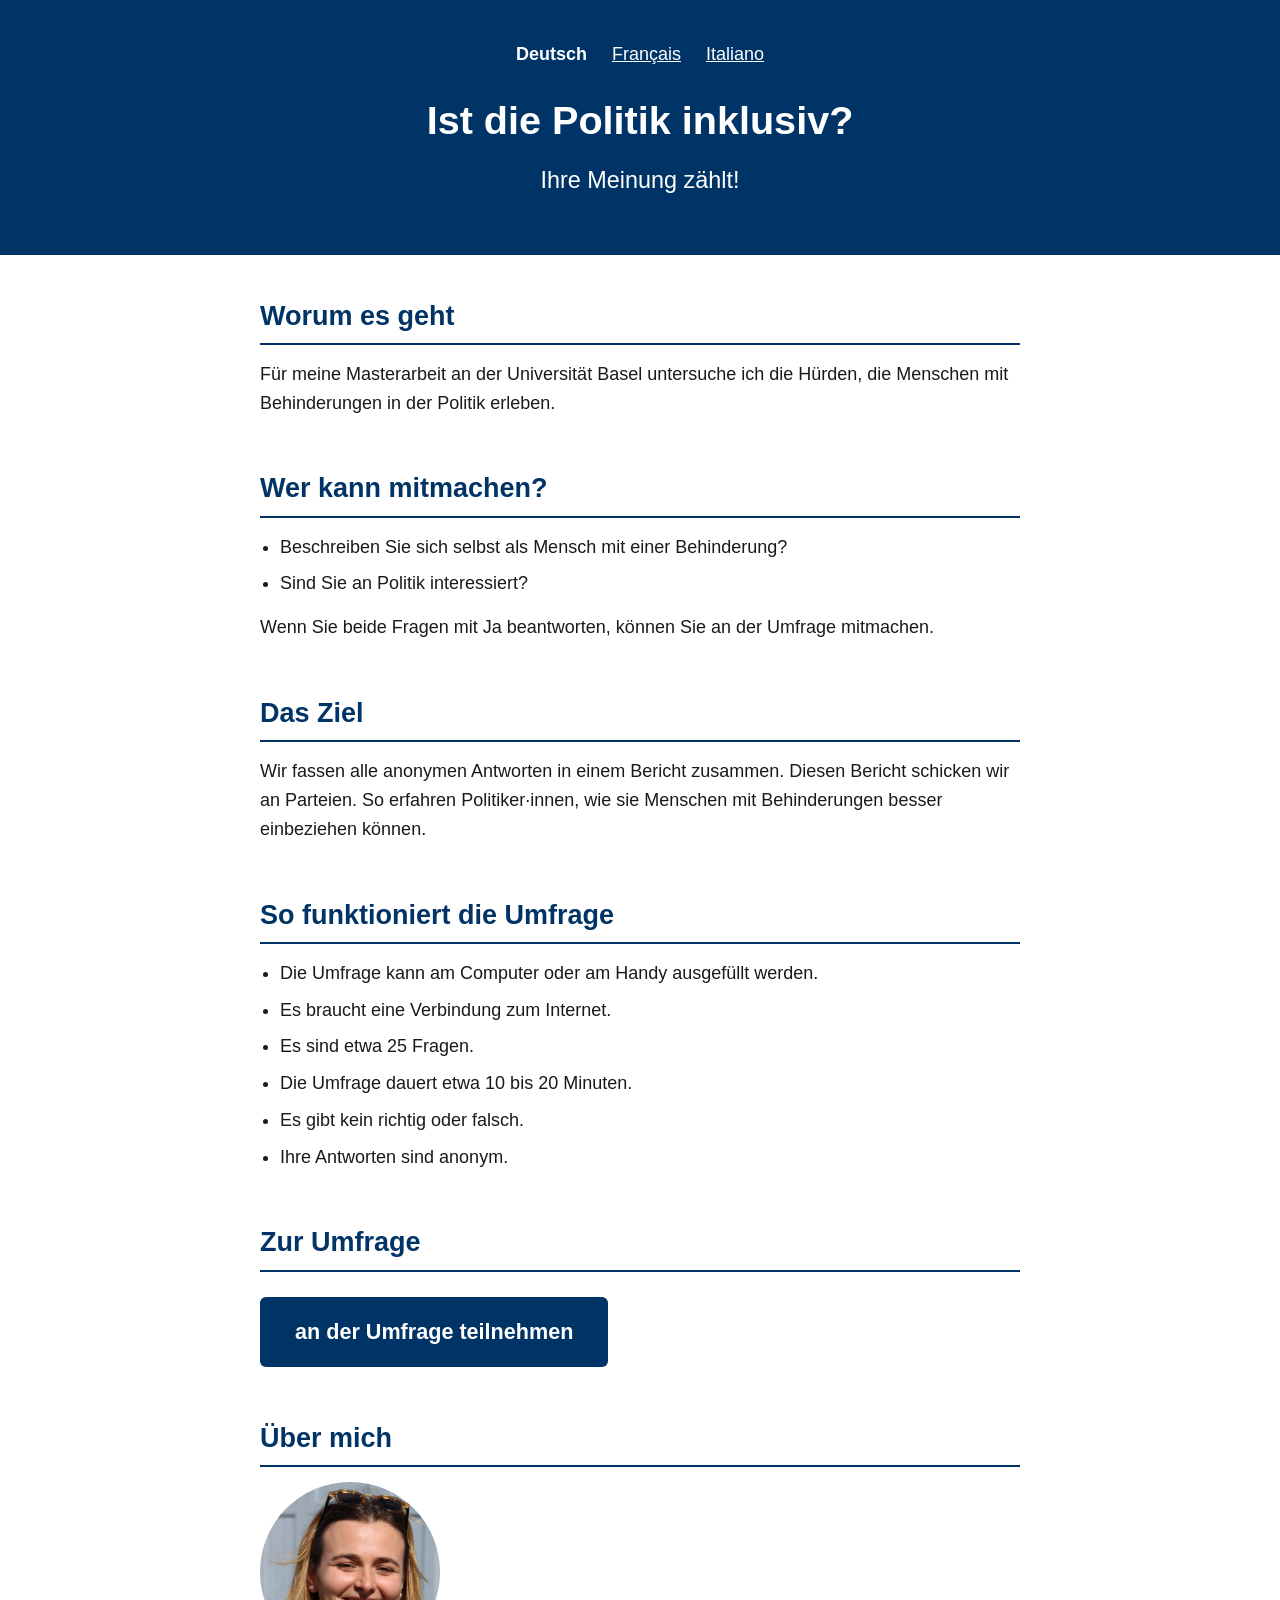
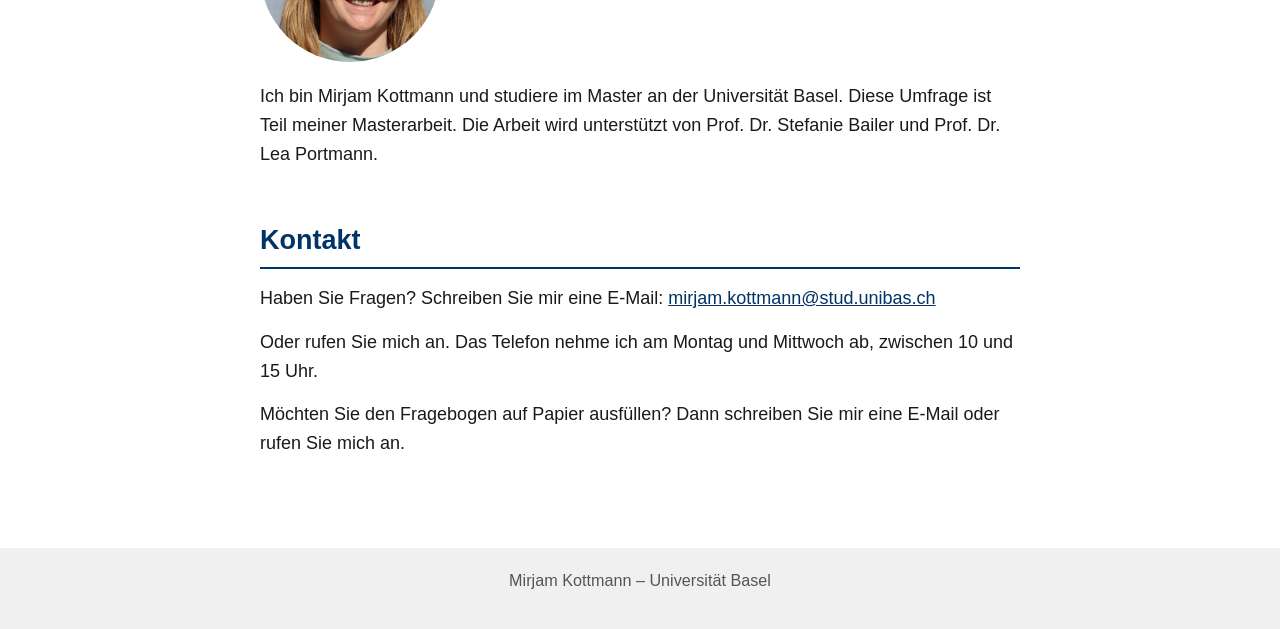
==== index.html @ 99d07d80 "Add files via upload" ====
<!DOCTYPE html>
<html lang="de">
<head>
    <meta charset="UTF-8">
    <meta name="viewport" content="width=device-width, initial-scale=1.0">
    <meta name="robots" content="noindex">
    <title>Ist die Politik inklusiv? – Umfrage</title>
    <link rel="stylesheet" href="style.css">
</head>
<body>

    <header>
        <nav aria-label="Sprachauswahl">
            <a href="index.html" aria-current="page">Deutsch</a>
            <a href="index-fr.html">Français</a>
            <a href="index-it.html">Italiano</a>
        </nav>
        <h1>Ist die Politik inklusiv?</h1>
        <p class="untertitel">Ihre Meinung zählt!</p>
    </header>

    <main>

        <section>
            <h2>Worum es geht</h2>
            <p>Für meine Masterarbeit an der Universität Basel untersuche ich die Hürden, die Menschen mit Behinderungen in der Politik erleben.</p>
        </section>

        <section>
            <h2>Wer kann mitmachen?</h2>
            <ul>
                <li>Beschreiben Sie sich selbst als Mensch mit einer Behinderung?</li>
                <li>Sind Sie an Politik interessiert?</li>
            </ul>
            <p>Wenn Sie beide Fragen mit Ja beantworten, können Sie an der Umfrage mitmachen.</p>
        </section>

        <section>
            <h2>Das Ziel</h2>
            <p>Wir fassen alle anonymen Antworten in einem Bericht zusammen. Diesen Bericht schicken wir an Parteien. So erfahren Politiker·innen, wie sie Menschen mit Behinderungen besser einbeziehen können.</p>
        </section>

        <section>
            <h2>So funktioniert die Umfrage</h2>
            <ul>
                <li>Die Umfrage kann am Computer oder am Handy ausgefüllt werden.</li>
                <li>Es braucht eine Verbindung zum Internet.</li>
                <li>Es sind etwa 25 Fragen.</li>
                <li>Die Umfrage dauert etwa 10 bis 20 Minuten.</li>
                <li>Es gibt kein richtig oder falsch.</li>
                <li>Ihre Antworten sind anonym.</li>
            </ul>
        </section>

        <section class="umfrage-button">
            <h2>Zur Umfrage</h2>
            <a href="https://unibaslabss.eu.qualtrics.com/jfe/form/SV_eVTS7m2X1BOIshU" class="button" target="_blank" rel="noopener noreferrer"> an der Umfrage teilnehmen</a>
        </section>

        <section>
            <h2>Über mich</h2>
            <img src="foto.jpg" alt="Foto von Mirjam Kottmann">
            <p>Ich bin Mirjam Kottmann und studiere im Master an der Universität Basel. Diese Umfrage ist Teil meiner Masterarbeit. Die Arbeit wird unterstützt von Prof. Dr. Stefanie Bailer und Prof. Dr. Lea Portmann.</p>
        </section>

        <section>
            <h2>Kontakt</h2>
            <p>Haben Sie Fragen? Schreiben Sie mir eine E-Mail: <a href="mailto:mirjam.kottmann@stud.unibas.ch">mirjam.kottmann@stud.unibas.ch</a></p>
            <p>Oder rufen Sie mich an. Das Telefon nehme ich am Montag und Mittwoch ab, zwischen 10 und 15 Uhr.</p>
            <p>Möchten Sie den Fragebogen auf Papier ausfüllen? Dann schreiben Sie mir eine E-Mail oder rufen Sie mich an.</p>
        </section>

    </main>

    <footer>
        <p>Mirjam Kottmann – Universität Basel</p>
    </footer>

</body>
</html>
---- style.css ----
/* Grundeinstellungen */
* {
    margin: 0;
    padding: 0;
    box-sizing: border-box;
}

body {
    font-family: 'Arial', sans-serif;
    font-size: 18px;
    line-height: 1.6;
    color: #1a1a1a;
    background-color: #ffffff;
}

/* Header */
header {
    background-color: #003366;
    color: #ffffff;
    padding: 40px 20px;
    text-align: center;
}

header h1 {
    font-size: 2.2em;
    margin-top: 20px;
}

.untertitel {
    font-size: 1.3em;
    margin-top: 10px;
}

/* Sprachauswahl */
nav {
    margin-bottom: 10px;
}

nav a {
    color: #ffffff;
    text-decoration: underline;
    margin: 0 10px;
    font-size: 1em;
}

nav a[aria-current="page"] {
    font-weight: bold;
    text-decoration: none;
}

/* Hauptinhalt */
main {
    max-width: 800px;
    margin: 0 auto;
    padding: 40px 20px;
}

section {
    margin-bottom: 50px;
}

h2 {
    font-size: 1.5em;
    color: #003366;
    margin-bottom: 15px;
    border-bottom: 2px solid #003366;
    padding-bottom: 5px;
}

p {
    margin-bottom: 15px;
}

ul {
    margin-left: 20px;
    margin-bottom: 15px;
}

ul li {
    margin-bottom: 8px;
}

/* Foto */
img {
    width: 180px;
    height: 180px;
    object-fit: cover;
    object-position: center 20%;
    border-radius: 50%;
    display: block;
    margin-bottom: 20px;
}

/* Button */
.button {
    display: inline-block;
    background-color: #003366;
    color: #ffffff;
    padding: 18px 35px;
    text-decoration: none;
    font-size: 1.2em;
    font-weight: bold;
    border-radius: 6px;
    margin-top: 10px;
}

.button:hover {
    background-color: #00509e;
}

.button:focus {
    outline: 3px solid #ffcc00;
    outline-offset: 3px;
}

/* Links */
a {
    color: #003366;
}

a:focus {
    outline: 3px solid #ffcc00;
    outline-offset: 2px;
}

/* Footer */
footer {
    background-color: #f0f0f0;
    text-align: center;
    padding: 20px;
    font-size: 0.9em;
    color: #555555;
}

/* Mobile */
@media (max-width: 600px) {
    header h1 {
        font-size: 1.6em;
    }

    body {
        font-size: 17px;
    }
}
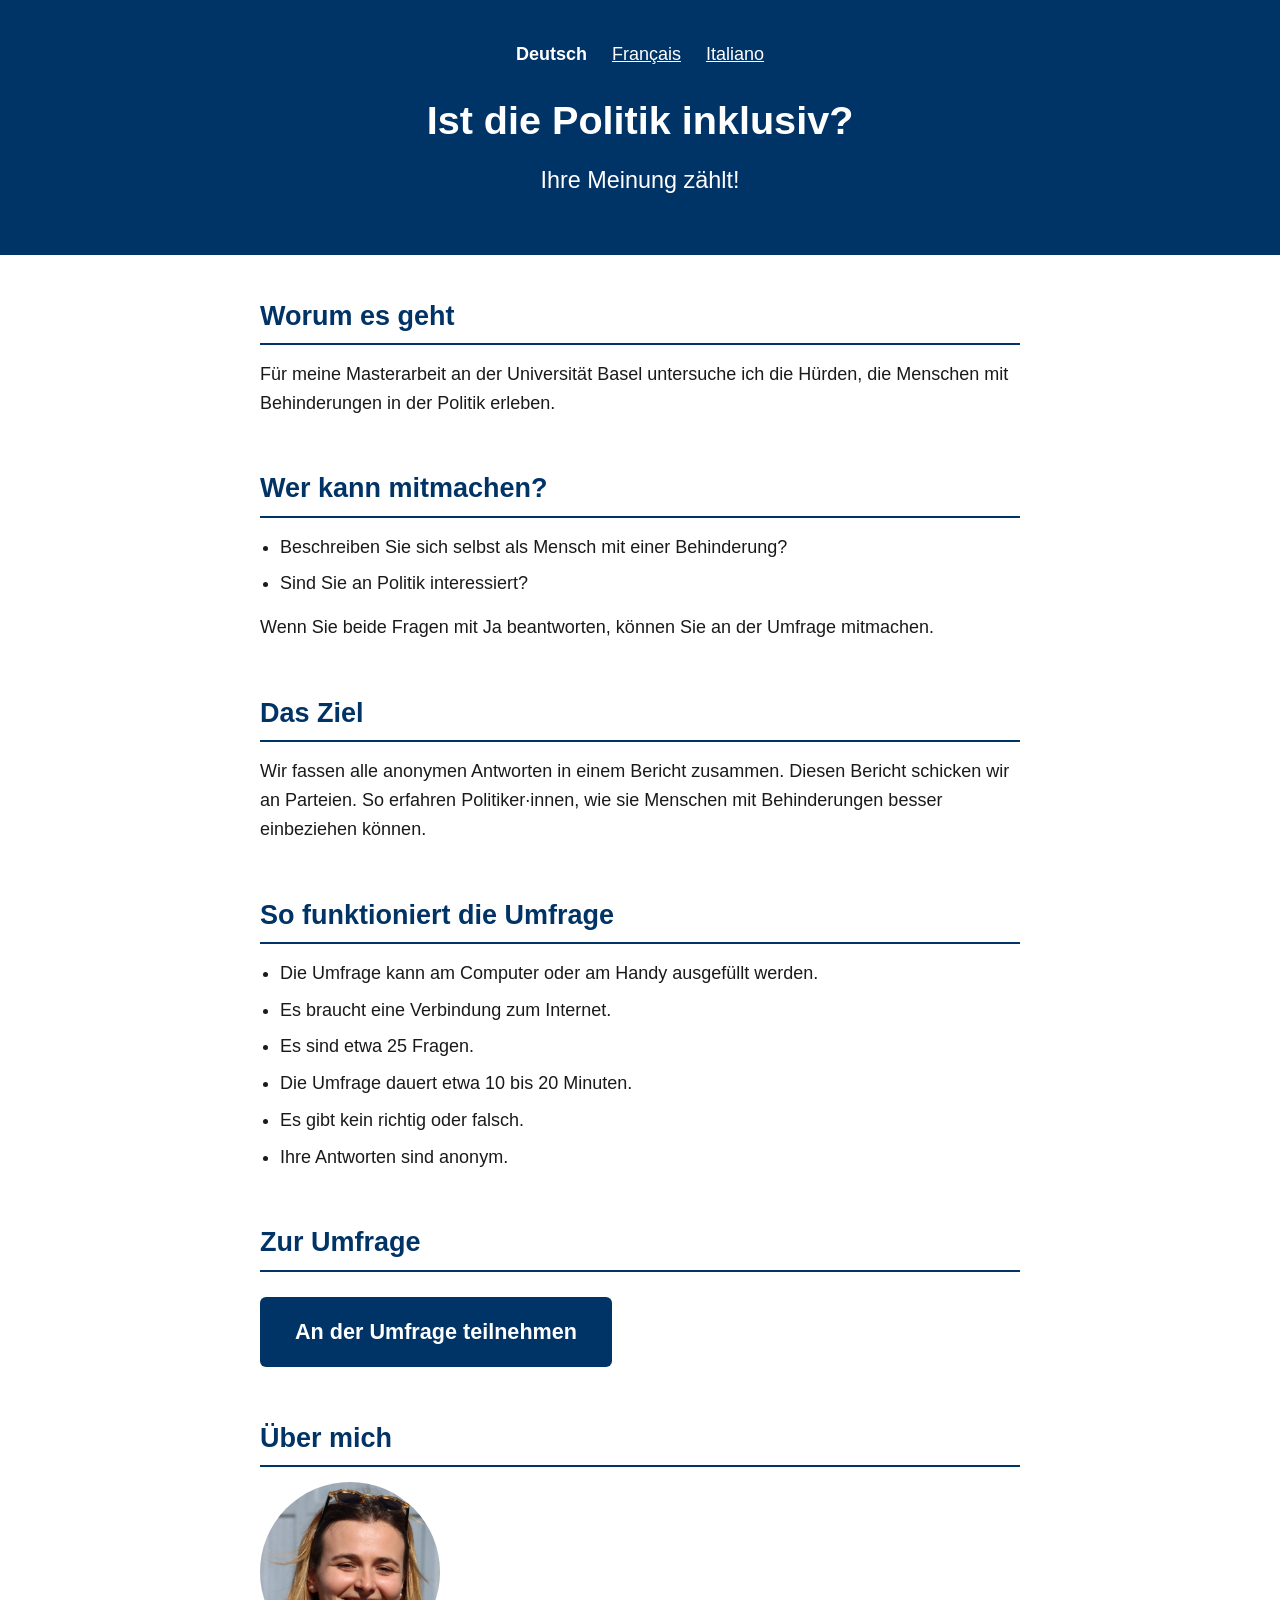
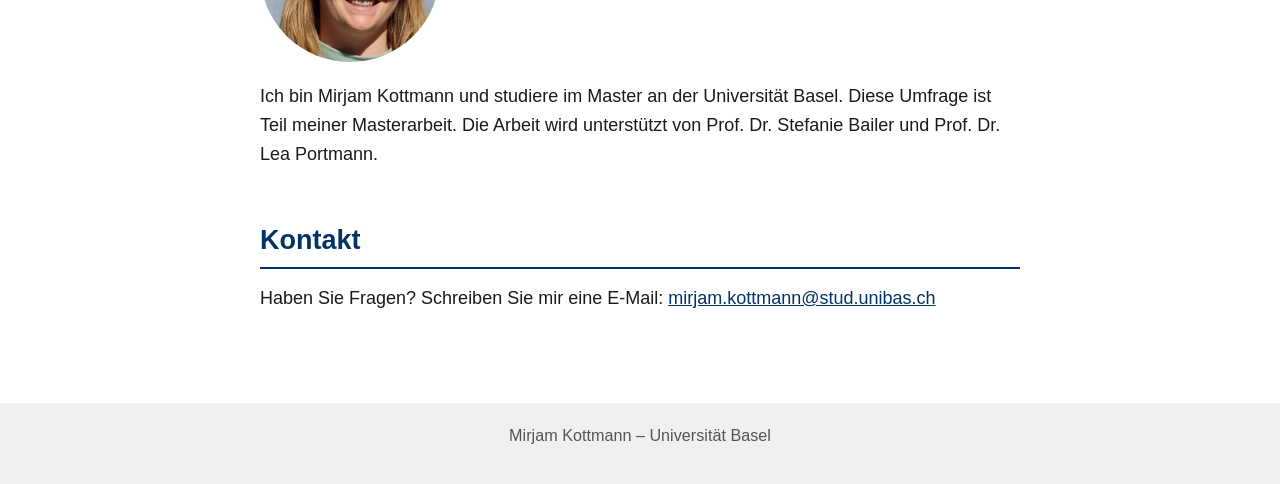
==== commit a09efd9b: "Telefon weg index.html" ====
--- a/index.html
+++ b/index.html
@@ -54,7 +54,7 @@
 
         <section class="umfrage-button">
             <h2>Zur Umfrage</h2>
-            <a href="https://unibaslabss.eu.qualtrics.com/jfe/form/SV_eVTS7m2X1BOIshU" class="button" target="_blank" rel="noopener noreferrer"> an der Umfrage teilnehmen</a>
+            <a href="https://unibaslabss.eu.qualtrics.com/jfe/form/SV_eVTS7m2X1BOIshU" class="button" target="_blank" rel="noopener noreferrer"> An der Umfrage teilnehmen</a>
         </section>
 
         <section>
@@ -66,8 +66,6 @@
         <section>
             <h2>Kontakt</h2>
             <p>Haben Sie Fragen? Schreiben Sie mir eine E-Mail: <a href="mailto:mirjam.kottmann@stud.unibas.ch">mirjam.kottmann@stud.unibas.ch</a></p>
-            <p>Oder rufen Sie mich an. Das Telefon nehme ich am Montag und Mittwoch ab, zwischen 10 und 15 Uhr.</p>
-            <p>Möchten Sie den Fragebogen auf Papier ausfüllen? Dann schreiben Sie mir eine E-Mail oder rufen Sie mich an.</p>
         </section>
 
     </main>
@@ -77,4 +75,4 @@
     </footer>
 
 </body>
-</html>+</html>
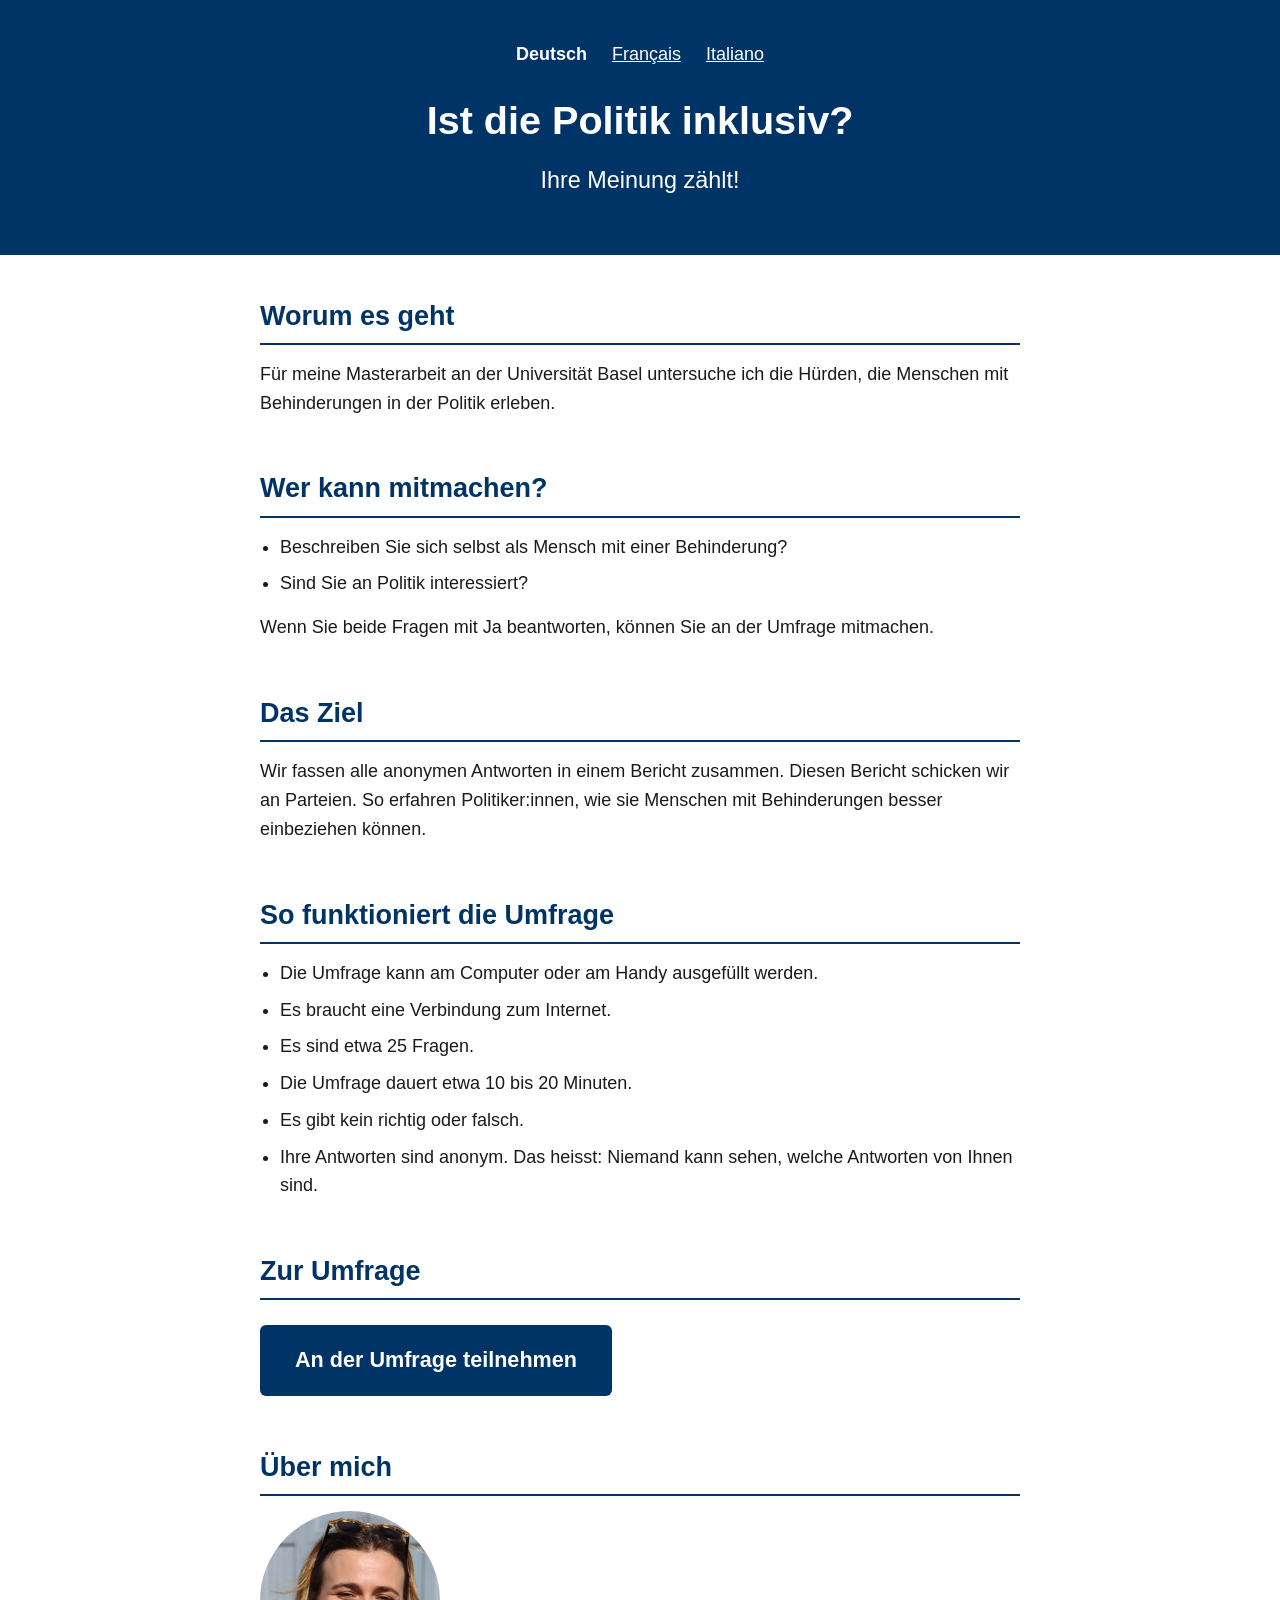
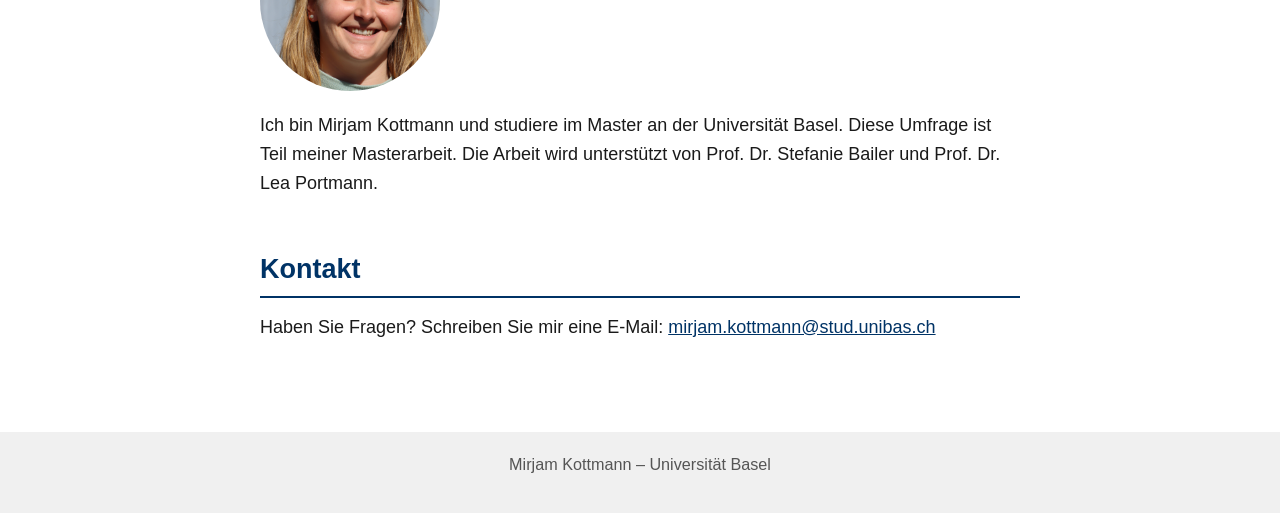
==== commit e19b9bf8: "doppelpunkt index.html" ====
--- a/index.html
+++ b/index.html
@@ -37,7 +37,7 @@
 
         <section>
             <h2>Das Ziel</h2>
-            <p>Wir fassen alle anonymen Antworten in einem Bericht zusammen. Diesen Bericht schicken wir an Parteien. So erfahren Politiker·innen, wie sie Menschen mit Behinderungen besser einbeziehen können.</p>
+            <p>Wir fassen alle anonymen Antworten in einem Bericht zusammen. Diesen Bericht schicken wir an Parteien. So erfahren Politiker:innen, wie sie Menschen mit Behinderungen besser einbeziehen können.</p>
         </section>
 
         <section>
@@ -48,7 +48,7 @@
                 <li>Es sind etwa 25 Fragen.</li>
                 <li>Die Umfrage dauert etwa 10 bis 20 Minuten.</li>
                 <li>Es gibt kein richtig oder falsch.</li>
-                <li>Ihre Antworten sind anonym.</li>
+                <li>Ihre Antworten sind anonym. Das heisst: Niemand kann sehen, welche Antworten von Ihnen sind.</li>
             </ul>
         </section>
 
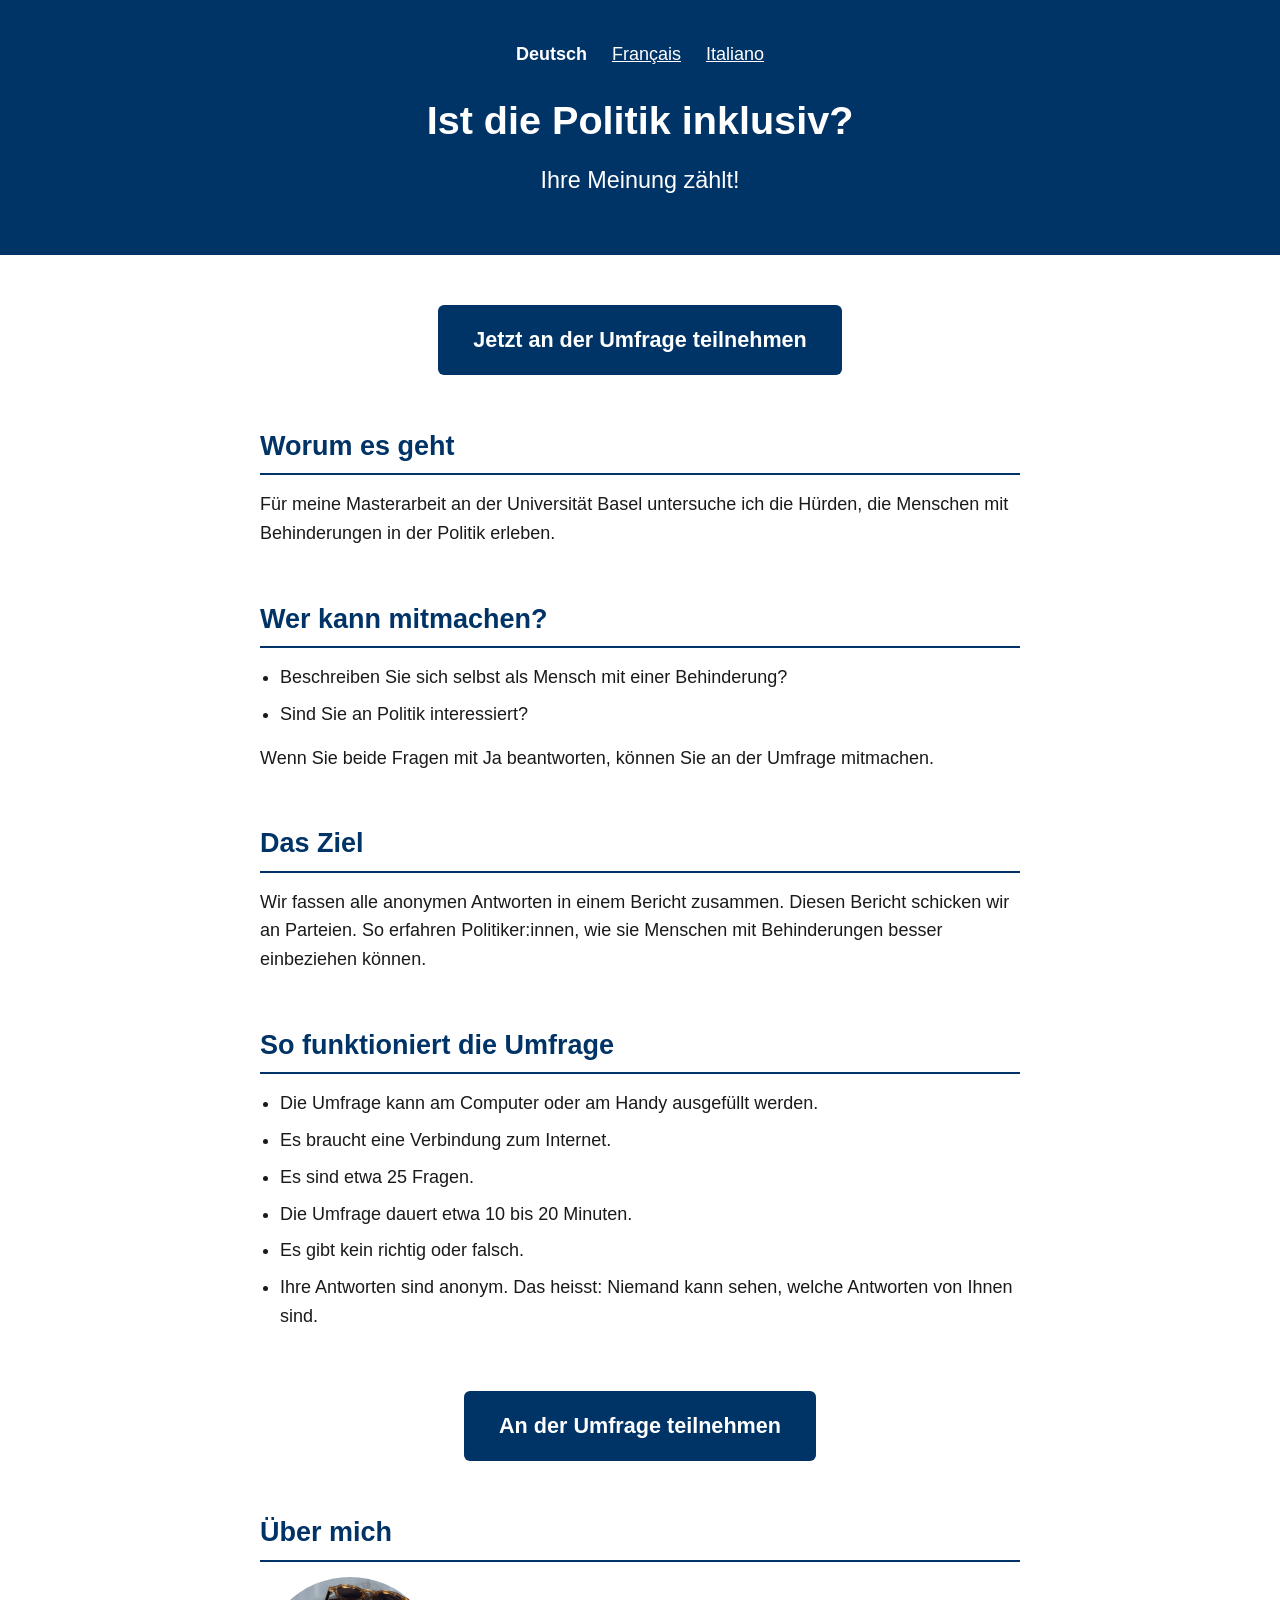
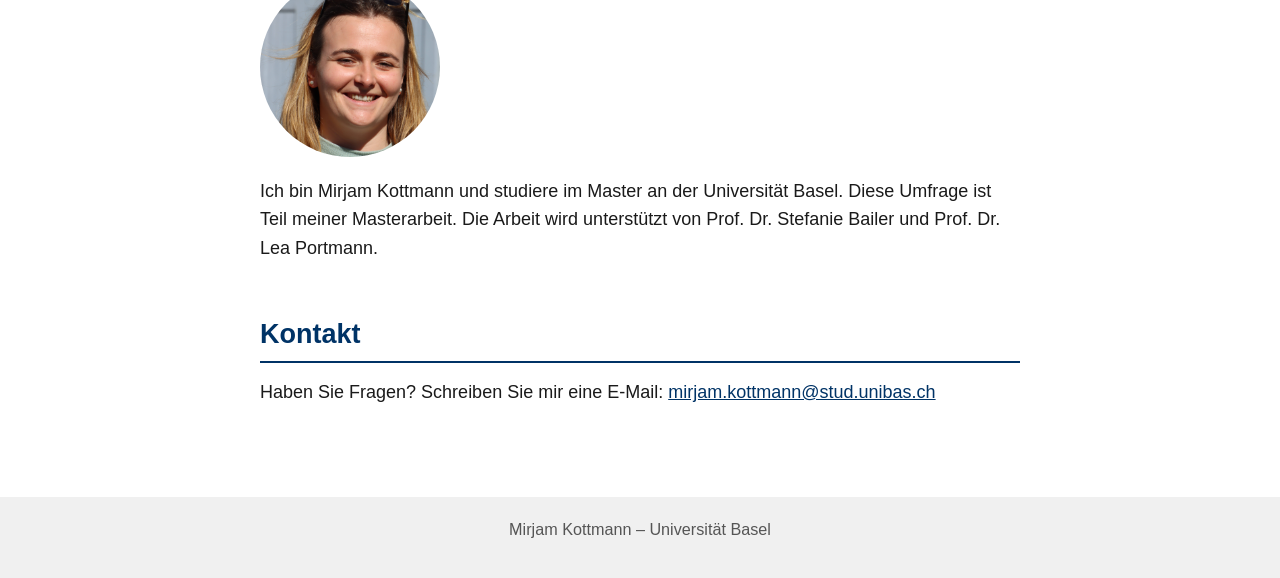
==== commit 031e312a: "übertitel umfrage weg index.html" ====
--- a/index.html
+++ b/index.html
@@ -18,8 +18,11 @@
         <h1>Ist die Politik inklusiv?</h1>
         <p class="untertitel">Ihre Meinung zählt!</p>
     </header>
-
+    
     <main>
+        <section class="umfrage-button">
+    <a href="https://unibaslabss.eu.qualtrics.com/jfe/form/SV_eVTS7m2X1BOIshU" class="button" target="_blank" rel="noopener noreferrer">Jetzt an der Umfrage teilnehmen</a>
+</section>
 
         <section>
             <h2>Worum es geht</h2>
@@ -53,7 +56,6 @@
         </section>
 
         <section class="umfrage-button">
-            <h2>Zur Umfrage</h2>
             <a href="https://unibaslabss.eu.qualtrics.com/jfe/form/SV_eVTS7m2X1BOIshU" class="button" target="_blank" rel="noopener noreferrer"> An der Umfrage teilnehmen</a>
         </section>
 
--- a/style.css
+++ b/style.css
@@ -141,4 +141,7 @@
     body {
         font-size: 17px;
     }
-}+}
+.umfrage-button {
+    text-align: center;
+}
